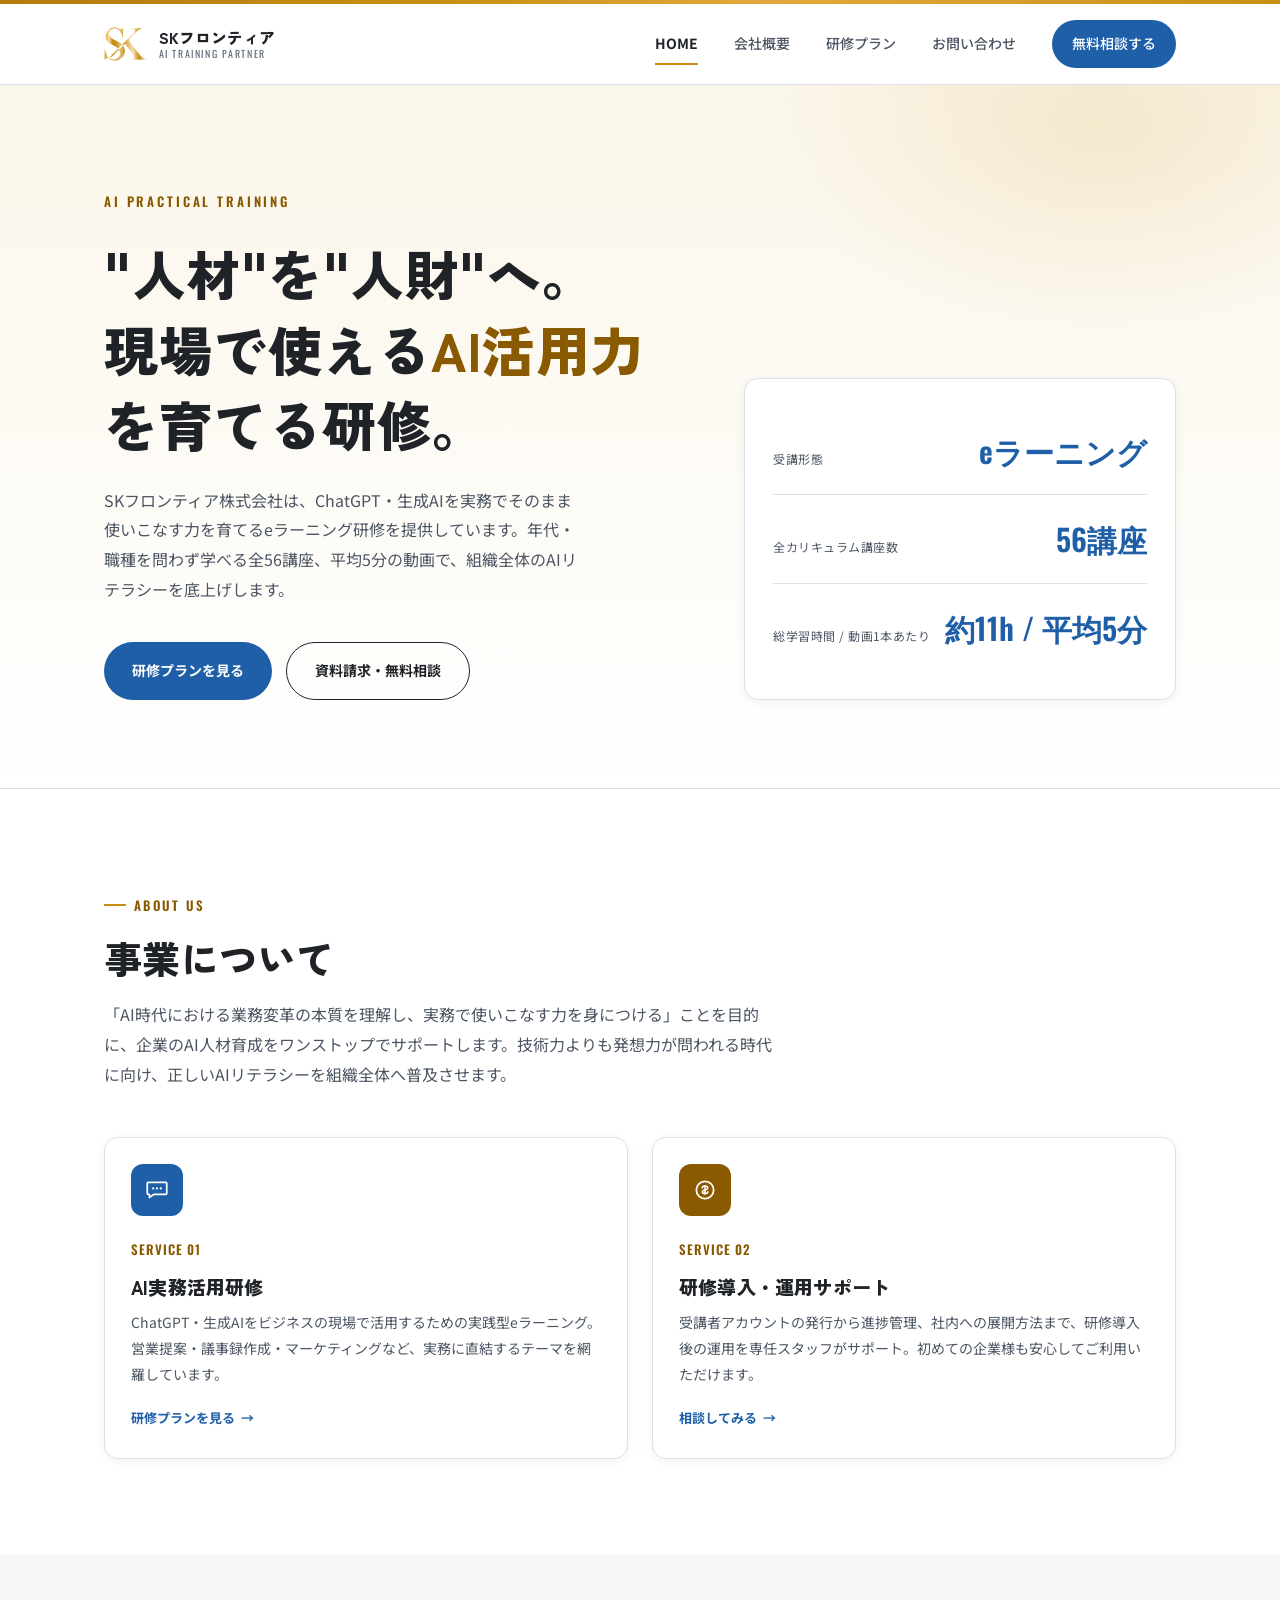
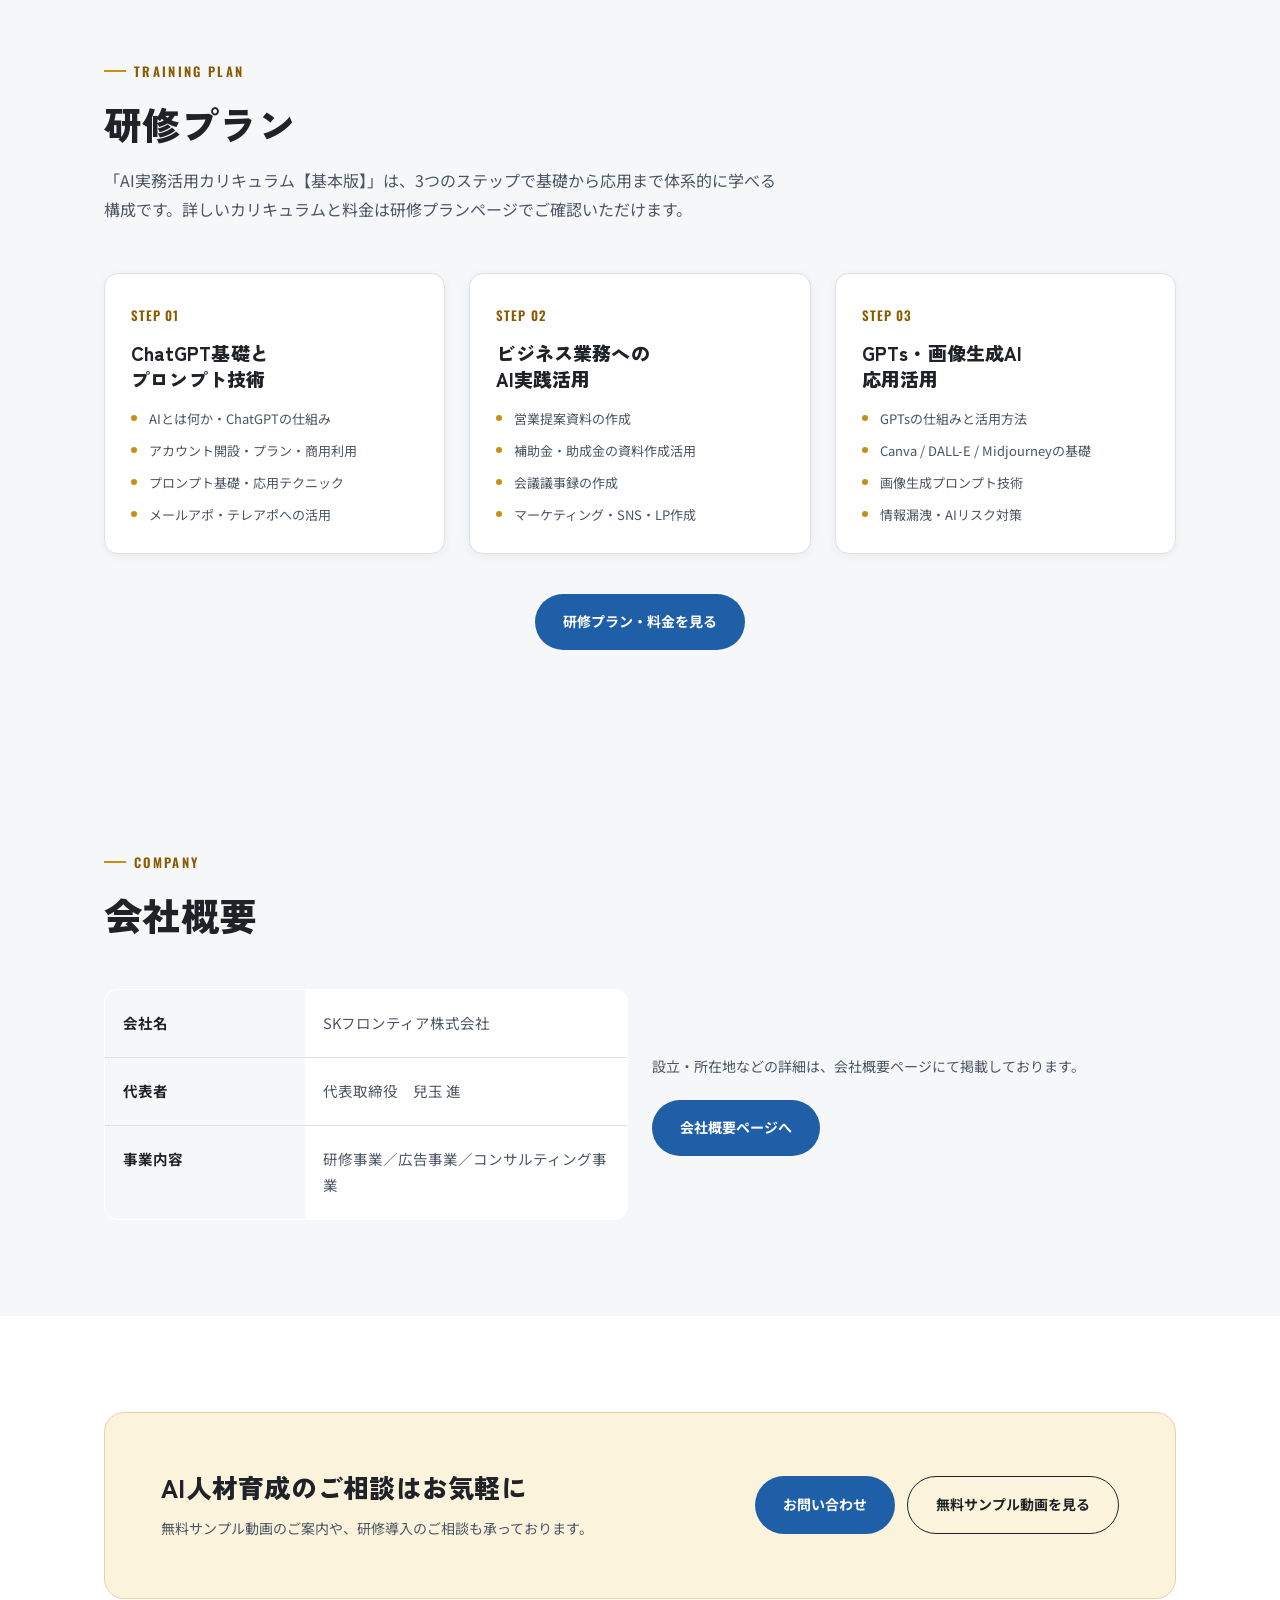
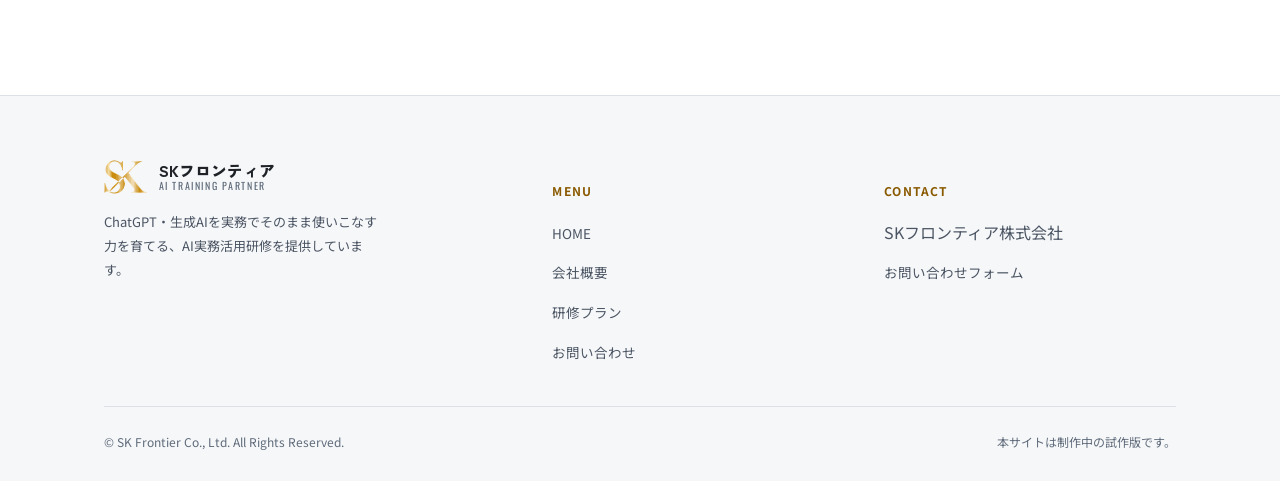
==== index.html @ d767f65b "Add files via upload" ====
<!DOCTYPE html>
<html lang="ja">
<head>
<meta charset="UTF-8">
<meta name="viewport" content="width=device-width, initial-scale=1.0">
<title>SKフロンティア株式会社 | AI実務活用研修で"人材"を"人財"へ</title>
<meta name="description" content="SKフロンティア株式会社は、ChatGPT・生成AIをビジネス現場で使いこなす力を育てるAI実務活用研修を提供しています。年代・職種を問わず学べる全56講座で、組織全体のAIリテラシーを底上げします。">
<link rel="stylesheet" href="style.css">
</head>
<body>
<div class="gold-bar"></div>

<header class="site-header">
  <div class="container">
    <a href="index.html" class="brand">
      <img src="logo-mark.png" alt="SK Frontier" class="brand-mark">
      <span class="brand-text"><strong>SKフロンティア</strong><span>AI TRAINING PARTNER</span></span>
    </a>
    <nav class="nav-links">
      <a href="index.html" class="is-active">HOME</a>
      <a href="company.html">会社概要</a>
      <a href="training.html">研修プラン</a>
      <a href="contact.html">お問い合わせ</a>
      <a href="contact.html" class="nav-cta">無料相談する</a>
    </nav>
    <button class="nav-toggle" aria-label="メニューを開く"><span></span><span></span><span></span></button>
  </div>
</header>

<section class="hero">
  <div class="container">
    <div class="hero-grid">
      <div>
        <span class="hero-eyebrow">AI Practical Training</span>
        <h1>"人材"を"人財"へ。<br>現場で使える<em>AI活用力</em>を育てる研修。</h1>
        <p class="hero-lead">SKフロンティア株式会社は、ChatGPT・生成AIを実務でそのまま使いこなす力を育てるeラーニング研修を提供しています。年代・職種を問わず学べる全56講座、平均5分の動画で、組織全体のAIリテラシーを底上げします。</p>
        <div class="hero-actions">
          <a href="training.html" class="btn btn-primary">研修プランを見る</a>
          <a href="contact.html" class="btn btn-ghost">資料請求・無料相談</a>
        </div>
      </div>
      <div class="hero-panel">
        <div class="stat-row">
          <span class="stat-label">受講形態</span>
          <span class="stat-num">eラーニング</span>
        </div>
        <div class="stat-row">
          <span class="stat-label">全カリキュラム講座数</span>
          <span class="stat-num">56講座</span>
        </div>
        <div class="stat-row">
          <span class="stat-label">総学習時間 / 動画1本あたり</span>
          <span class="stat-num">約11h / 平均5分</span>
        </div>
      </div>
    </div>
  </div>
</section>

<section class="section">
  <div class="container">
    <div class="section-head">
      <span class="eyebrow">About Us</span>
      <h2 style="margin-top:14px;">事業について</h2>
      <p>「AI時代における業務変革の本質を理解し、実務で使いこなす力を身につける」ことを目的に、企業のAI人材育成をワンストップでサポートします。技術力よりも発想力が問われる時代に向け、正しいAIリテラシーを組織全体へ普及させます。</p>
    </div>
    <div class="grid-2">
      <div class="card">
        <div class="card-body">
          <div class="card-icon">
            <svg viewBox="0 0 24 24" fill="none" xmlns="http://www.w3.org/2000/svg">
              <path d="M4 5h16a1 1 0 0 1 1 1v9a1 1 0 0 1-1 1H9l-4 3v-3H4a1 1 0 0 1-1-1V6a1 1 0 0 1 1-1Z" stroke="#fff" stroke-width="1.6" stroke-linejoin="round"/>
              <circle cx="8.5" cy="10.5" r="1" fill="#fff"/>
              <circle cx="12" cy="10.5" r="1" fill="#fff"/>
              <circle cx="15.5" cy="10.5" r="1" fill="#fff"/>
            </svg>
          </div>
          <span class="card-num">SERVICE 01</span>
          <h3>AI実務活用研修</h3>
          <p>ChatGPT・生成AIをビジネスの現場で活用するための実践型eラーニング。営業提案・議事録作成・マーケティングなど、実務に直結するテーマを網羅しています。</p>
          <a href="training.html" class="card-link">研修プランを見る</a>
        </div>
      </div>
      <div class="card">
        <div class="card-body">
          <div class="card-icon card-icon--gold">
            <svg viewBox="0 0 24 24" fill="none" xmlns="http://www.w3.org/2000/svg">
              <circle cx="12" cy="12" r="8" stroke="#fff" stroke-width="1.6"/>
              <path d="M12 8v8M9.5 10.2c0-1 1-1.8 2.5-1.8s2.5.7 2.5 1.7c0 2.3-5 1.3-5 3.6 0 1 1.1 1.7 2.5 1.7s2.5-.7 2.5-1.7" stroke="#fff" stroke-width="1.4" stroke-linecap="round"/>
            </svg>
          </div>
          <span class="card-num">SERVICE 02</span>
          <h3>研修導入・運用サポート</h3>
          <p>受講者アカウントの発行から進捗管理、社内への展開方法まで、研修導入後の運用を専任スタッフがサポート。初めての企業様も安心してご利用いただけます。</p>
          <a href="contact.html" class="card-link">相談してみる</a>
        </div>
      </div>
    </div>
  </div>
</section>

<section class="section section--blue">
  <div class="container">
    <div class="section-head">
      <span class="eyebrow">Training Plan</span>
      <h2 style="margin-top:14px;">研修プラン</h2>
      <p>「AI実務活用カリキュラム【基本版】」は、3つのステップで基礎から応用まで体系的に学べる構成です。詳しいカリキュラムと料金は研修プランページでご確認いただけます。</p>
    </div>
    <div class="grid-3">
      <div class="card">
        <div class="card-body">
          <span class="card-num">STEP 01</span>
          <h3>ChatGPT基礎と<br>プロンプト技術</h3>
          <ul>
            <li>AIとは何か・ChatGPTの仕組み</li>
            <li>アカウント開設・プラン・商用利用</li>
            <li>プロンプト基礎・応用テクニック</li>
            <li>メールアポ・テレアポへの活用</li>
          </ul>
        </div>
      </div>
      <div class="card">
        <div class="card-body">
          <span class="card-num">STEP 02</span>
          <h3>ビジネス業務への<br>AI実践活用</h3>
          <ul>
            <li>営業提案資料の作成</li>
            <li>補助金・助成金の資料作成活用</li>
            <li>会議議事録の作成</li>
            <li>マーケティング・SNS・LP作成</li>
          </ul>
        </div>
      </div>
      <div class="card">
        <div class="card-body">
          <span class="card-num">STEP 03</span>
          <h3>GPTs・画像生成AI<br>応用活用</h3>
          <ul>
            <li>GPTsの仕組みと活用方法</li>
            <li>Canva / DALL-E / Midjourneyの基礎</li>
            <li>画像生成プロンプト技術</li>
            <li>情報漏洩・AIリスク対策</li>
          </ul>
        </div>
      </div>
    </div>
    <div style="text-align:center;margin-top:40px;">
      <a href="training.html" class="btn btn-dark">研修プラン・料金を見る</a>
    </div>
  </div>
</section>


<section class="section section--blue">
  <div class="container">
    <div class="section-head">
      <span class="eyebrow">Company</span>
      <h2 style="margin-top:14px;">会社概要</h2>
    </div>
    <div class="grid-2" style="align-items:center;">
      <table class="profile-table" style="background:var(--white);border-radius:var(--radius);overflow:hidden;border:1px solid var(--line);">
        <tr><th>会社名</th><td>SKフロンティア株式会社</td></tr>
        <tr><th>代表者</th><td>代表取締役　兒玉 進</td></tr>
        <tr><th>事業内容</th><td>研修事業／広告事業／コンサルティング事業</td></tr>
      </table>
      <div>
        <p style="color:var(--ink-600);font-size:14px;">設立・所在地などの詳細は、会社概要ページにて掲載しております。</p>
        <a href="company.html" class="btn btn-dark" style="margin-top:20px;">会社概要ページへ</a>
      </div>
    </div>
  </div>
</section>

<section class="section">
  <div class="container">
    <div class="cta-band">
      <div>
        <h3>AI人材育成のご相談はお気軽に</h3>
        <p>無料サンプル動画のご案内や、研修導入のご相談も承っております。</p>
      </div>
      <div style="display:flex;gap:12px;flex-wrap:wrap;">
        <a href="contact.html" class="btn btn-primary">お問い合わせ</a>
        <a href="https://reskilling.share-wis.com/snack_courses/ai-course-sample" class="btn btn-ghost" target="_blank" rel="noopener">無料サンプル動画を見る</a>
      </div>
    </div>
  </div>
</section>

<footer class="site-footer">
  <div class="container">
    <div class="footer-grid">
      <div class="footer-brand">
        <a href="index.html" class="brand">
          <img src="logo-mark.png" alt="SK Frontier" class="brand-mark">
          <span class="brand-text"><strong style="color:#fff;">SKフロンティア</strong><span>AI TRAINING PARTNER</span></span>
        </a>
        <p>ChatGPT・生成AIを実務でそのまま使いこなす力を育てる、AI実務活用研修を提供しています。</p>
      </div>
      <div class="footer-col">
        <h5>MENU</h5>
        <ul>
          <li><a href="index.html">HOME</a></li>
          <li><a href="company.html">会社概要</a></li>
          <li><a href="training.html">研修プラン</a></li>
          <li><a href="contact.html">お問い合わせ</a></li>
        </ul>
      </div>
      <div class="footer-col">
        <h5>CONTACT</h5>
        <ul>
          <li>SKフロンティア株式会社</li>
          <li><a href="contact.html">お問い合わせフォーム</a></li>
        </ul>
      </div>
    </div>
    <div class="footer-bottom">
      <span>© SK Frontier Co., Ltd. All Rights Reserved.</span>
      <span>本サイトは制作中の試作版です。</span>
    </div>
  </div>
</footer>

<script src="main.js"></script>
</body>
</html>
---- style.css ----
@import url('https://fonts.googleapis.com/css2?family=Zen+Kaku+Gothic+New:wght@400;500;700;900&family=Noto+Sans+JP:wght@400;500;700&family=Oswald:wght@400;500;600;700&display=swap');

:root{
  /* Navy - primary ink / dark sections (from SK Frontier deck) */
  --navy-900:#1F2328;
  --navy-800:#2B323B;
  --navy-700:#3A424D;
  --navy-600:#4B5563;
  /* Gold - brand accent (from logo + slide bars) */
  --accent-500:#C98F14;
  --accent-400:#E0AA3E;
  --accent-100:#FBEFD8;
  /* Red - emphasis text / underline */
  --red-500:#C62828;
  /* Coral - simulation stat boxes */
  --coral-500:#D9636A;
  --coral-100:#FBEBEC;
  /* Blue - arrows / secondary banners */
  --blue-600:#195699;
  --blue-50:#EEF3FC;
  --blue-100:#DCE7F8;
  --blue-200:#C4D8F5;
  /* Sky / Yellow - callout boxes */
  --sky-100:#E4F9FC;
  --yellow-200:#F8EB7B;
  /* Purple - process arrow block */
  --purple-500:#5E5DA9;
  --ink-900:#1F2328;
  --ink-600:#4B5563;
  --ink-400:#5F6B7A;
  --paper:#FFFFFF;
  --white:#FFFFFF;
  --line:#DDE1E7;
  --radius:14px;
  --shadow-soft:0 8px 24px rgba(31,35,40,0.08);
  --shadow-card:0 2px 10px rgba(31,35,40,0.06);
}

*{box-sizing:border-box;}
html{scroll-behavior:smooth;}
body{
  margin:0;
  font-family:"Noto Sans JP","Zen Kaku Gothic New",sans-serif;
  color:var(--ink-900);
  background:var(--paper);
  line-height:1.85;
  -webkit-font-smoothing:antialiased;
}
h1,h2,h3,h4{
  font-family:"Zen Kaku Gothic New",sans-serif;
  font-weight:900;
  line-height:1.4;
  margin:0;
  letter-spacing:.01em;
}
p{margin:0;}
a{color:inherit;text-decoration:none;}
img{max-width:100%;display:block;}
ul{margin:0;padding:0;list-style:none;}
.container{
  width:100%;
  max-width:1120px;
  margin:0 auto;
  padding:0 24px;
}
.eyebrow{
  display:inline-flex;
  align-items:center;
  gap:8px;
  font-family:"Oswald",sans-serif;
  font-size:13px;
  font-weight:600;
  letter-spacing:.18em;
  text-transform:uppercase;
  color:var(--accent-500);
}
.eyebrow::before{
  content:"";
  width:22px;
  height:2px;
  background:var(--accent-500);
  display:inline-block;
}
.section{padding:96px 0;}
.section--tight{padding:72px 0;}
.section--navy{background:var(--navy-900);color:var(--white);}
.section--blue{background:linear-gradient(180deg,var(--blue-50) 0%, var(--white) 100%);}
.section-head{max-width:680px;margin:0 0 48px;}
.section-head h2{font-size:clamp(26px,3.4vw,38px);}
.section-head p{margin-top:16px;color:var(--ink-600);font-size:16px;}
.section--navy .section-head p{color:#B9C4DC;}

/* Gold framing bar (echoes the deck's title-slide framing) */
.gold-bar{
  height:8px;
  background:linear-gradient(90deg,#B8790E 0%, var(--accent-500) 35%, var(--accent-400) 60%, var(--accent-500) 100%);
}

/* Header */
.site-header{
  position:sticky;top:0;z-index:50;
  background:rgba(250,251,253,.94);
  backdrop-filter:blur(8px);
  border-bottom:1px solid var(--line);
}
.site-header .container{
  display:flex;align-items:center;justify-content:space-between;
  height:80px;
}
.brand{display:flex;align-items:center;gap:12px;font-family:"Oswald",sans-serif;}
.brand .brand-mark{
  height:34px;width:auto;display:block;
}
.brand-text{display:flex;flex-direction:column;line-height:1.2;}
.brand-text strong{font-family:"Zen Kaku Gothic New",sans-serif;font-weight:900;font-size:16px;color:var(--navy-900);}
.brand-text span{font-size:10px;letter-spacing:.16em;color:var(--ink-400);}

.nav-links{display:flex;align-items:center;gap:36px;}
.nav-links a{
  font-size:14px;font-weight:500;color:var(--ink-600);
  position:relative;padding:4px 0;
}
.nav-links a:hover{color:var(--navy-900);}
.nav-links a.is-active{color:var(--navy-900);font-weight:700;}
.nav-links a.is-active::after{
  content:"";position:absolute;left:0;right:0;bottom:-4px;height:2px;background:var(--accent-500);
}
.nav-cta{
  display:inline-flex;align-items:center;gap:8px;
  background:var(--navy-900);color:var(--white)!important;
  padding:11px 20px;border-radius:999px;
  font-size:13px;font-weight:700;
  transition:background .2s ease;
}
.nav-cta:hover{background:var(--accent-500);}
.nav-toggle{display:none;}

/* Hero */
.hero{
  position:relative;
  background:var(--navy-900);
  color:var(--white);
  overflow:hidden;
  padding:120px 0 100px;
}
.hero::before{
  content:"";position:absolute;inset:0;
  background:
    radial-gradient(600px 400px at 82% 8%, rgba(201,143,20,.35), transparent 60%),
    radial-gradient(500px 500px at 8% 100%, rgba(46,62,140,.55), transparent 65%);
  pointer-events:none;
}
.hero .container{position:relative;}
.hero-grid{display:grid;grid-template-columns:1.15fr .85fr;gap:56px;align-items:end;}
.hero-eyebrow{
  font-family:"Oswald",sans-serif;font-size:13px;font-weight:600;
  letter-spacing:.22em;text-transform:uppercase;color:var(--accent-400);
  margin-bottom:22px;display:block;
}
.hero h1{
  font-size:clamp(34px,4.6vw,54px);
  color:var(--white);
}
.hero h1 em{
  font-style:normal;color:var(--accent-400);
}
.hero-lead{
  margin-top:24px;font-size:16px;color:#C4CEE2;max-width:480px;
}
.hero-actions{display:flex;gap:14px;margin-top:38px;flex-wrap:wrap;}
.btn{
  display:inline-flex;align-items:center;gap:10px;
  padding:15px 28px;border-radius:999px;
  font-size:14px;font-weight:700;
  transition:transform .18s ease, box-shadow .18s ease, background .18s ease;
}
.btn-primary{background:var(--accent-500);color:var(--white);}
.btn-primary:hover{background:var(--accent-400);transform:translateY(-2px);box-shadow:0 10px 24px rgba(232,121,44,.35);}
.btn-ghost{border:1px solid rgba(255,255,255,.35);color:var(--white);}
.btn-ghost:hover{background:rgba(255,255,255,.08);}
.btn-dark{background:var(--navy-900);color:var(--white);}
.btn-dark:hover{background:var(--navy-700);}

.hero-panel{
  background:rgba(255,255,255,.06);
  border:1px solid rgba(255,255,255,.14);
  border-radius:var(--radius);
  padding:28px;
  backdrop-filter:blur(4px);
}
.hero-panel .stat-row{
  display:flex;justify-content:space-between;align-items:baseline;
  padding:16px 0;border-bottom:1px solid rgba(255,255,255,.12);
}
.hero-panel .stat-row:last-child{border-bottom:none;}
.hero-panel .stat-num{
  font-family:"Oswald",sans-serif;font-size:30px;font-weight:600;color:var(--accent-400);
}
.hero-panel .stat-label{font-size:12px;color:#AEB9D1;letter-spacing:.04em;}

/* Stat cards (signature element - subsidy simulator style) */
.stat-cards{
  display:grid;
  grid-template-columns:repeat(4,1fr);
  gap:18px;
}
.stat-card{
  background:linear-gradient(160deg,var(--blue-50) 0%, var(--blue-100) 100%);
  border:1px solid var(--blue-200);
  border-radius:var(--radius);
  padding:26px 20px;
  text-align:center;
  position:relative;
}
.stat-card::before{
  content:"";position:absolute;top:0;left:16px;right:16px;height:3px;
  background:var(--accent-500);border-radius:0 0 3px 3px;
}
.stat-card .stat-label{font-size:12px;color:var(--ink-600);font-weight:700;letter-spacing:.02em;}
.stat-card .stat-num{
  font-family:"Oswald",sans-serif;font-size:38px;font-weight:600;color:var(--navy-900);
  margin:10px 0 4px;
}
.stat-card .stat-num span{font-size:16px;font-weight:500;margin-left:2px;}
.stat-card .stat-sub{font-size:11px;color:var(--ink-400);}

/* Cards */
.grid-3{display:grid;grid-template-columns:repeat(3,1fr);gap:24px;}
.grid-2{display:grid;grid-template-columns:repeat(2,1fr);gap:24px;}
.card{
  background:var(--white);
  border:1px solid var(--line);
  border-radius:var(--radius);
  overflow:hidden;
  box-shadow:var(--shadow-card);
  transition:transform .2s ease, box-shadow .2s ease;
}
.card:hover{transform:translateY(-4px);box-shadow:var(--shadow-soft);}
.card-body{padding:26px;}
.card-num{
  font-family:"Oswald",sans-serif;color:var(--accent-500);font-size:13px;font-weight:600;letter-spacing:.08em;
}
.card h3{font-size:19px;margin-top:10px;color:var(--navy-900);}
.card p{font-size:14px;color:var(--ink-600);margin-top:10px;}
.card ul{margin-top:14px;display:flex;flex-direction:column;gap:8px;}
.card ul li{
  font-size:13px;color:var(--ink-600);padding-left:18px;position:relative;
}
.card ul li::before{
  content:"";position:absolute;left:0;top:8px;width:6px;height:6px;background:var(--accent-500);border-radius:50%;
}
.card-link{
  display:inline-flex;align-items:center;gap:6px;margin-top:18px;
  font-size:13px;font-weight:700;color:var(--navy-900);
}
.card-link::after{content:"→";transition:transform .18s ease;}
.card:hover .card-link::after{transform:translateX(4px);}
.card-icon{
  width:52px;height:52px;border-radius:12px;
  background:linear-gradient(135deg,var(--navy-800),var(--navy-900));
  display:flex;align-items:center;justify-content:center;
  box-shadow:0 6px 16px rgba(18,21,62,.25);
}
.card-icon svg{width:26px;height:26px;}
.card-icon--gold{background:linear-gradient(135deg,var(--accent-400),var(--accent-500));box-shadow:0 6px 16px rgba(201,143,20,.3);}
.card-body > .card-icon{margin-bottom:18px;}

/* Table (company profile) */
.profile-table{width:100%;border-collapse:collapse;}
.profile-table tr{border-bottom:1px solid var(--line);}
.profile-table th,.profile-table td{
  text-align:left;padding:20px 18px;vertical-align:top;font-size:14.5px;
}
.profile-table th{
  width:200px;color:var(--navy-900);font-weight:700;
  background:var(--blue-50);
}
.profile-table td{color:var(--ink-600);}

/* Timeline */
.timeline{display:grid;grid-template-columns:repeat(5,1fr);gap:0;position:relative;}
.timeline::before{
  content:"";position:absolute;top:22px;left:0;right:0;height:2px;background:var(--line);
}
.timeline-step{position:relative;padding-top:52px;text-align:center;}
.timeline-step .dot{
  position:absolute;top:8px;left:50%;transform:translateX(-50%);
  width:30px;height:30px;border-radius:50%;background:var(--navy-900);color:var(--white);
  display:flex;align-items:center;justify-content:center;font-family:"Oswald",sans-serif;font-size:12px;font-weight:600;
}
.timeline-step .month{font-size:12px;color:var(--accent-500);font-weight:700;letter-spacing:.05em;}
.timeline-step h4{font-size:14.5px;margin-top:6px;color:var(--navy-900);}
.timeline-step p{font-size:12px;color:var(--ink-600);margin-top:8px;padding:0 8px;}

/* Course grid (accordion) */
.course-toggle{
  display:flex;align-items:center;justify-content:space-between;
  padding:20px 24px;background:var(--white);border:1px solid var(--line);border-radius:12px;
  cursor:pointer;font-weight:700;color:var(--navy-900);
}
.course-toggle .arrow{transition:transform .25s ease;color:var(--accent-500);}
.course-toggle.is-open .arrow{transform:rotate(180deg);}
.course-list{
  max-height:0;overflow:hidden;transition:max-height .3s ease;
  background:var(--blue-50);border-radius:0 0 12px 12px;
}
.course-list-inner{
  display:grid;grid-template-columns:repeat(4,1fr);gap:10px 18px;
  padding:24px;
}
.course-list-inner span{
  font-size:12.5px;color:var(--ink-600);padding-left:16px;position:relative;
}
.course-list-inner span::before{
  content:"▸";position:absolute;left:0;color:var(--accent-500);font-size:11px;
}

/* Simulation table */
.sim-table{
  width:100%;border-collapse:collapse;background:var(--white);
  border-radius:var(--radius);overflow:hidden;border:1px solid var(--line);
}
.sim-table th,.sim-table td{padding:18px;text-align:center;font-size:13.5px;}
.sim-table thead th{
  background:var(--navy-900);color:var(--white);font-weight:700;font-size:12.5px;letter-spacing:.03em;
}
.sim-table td{border-bottom:1px solid var(--line);color:var(--ink-600);}
.sim-table td strong{
  font-family:"Oswald",sans-serif;font-size:20px;color:var(--navy-900);font-weight:600;
}

/* Footer */
.site-footer{background:var(--navy-900);color:#B9C4DC;padding:64px 0 28px;}
.footer-grid{display:grid;grid-template-columns:1.4fr 1fr 1fr;gap:40px;padding-bottom:40px;border-bottom:1px solid rgba(255,255,255,.1);}
.footer-brand p{margin-top:16px;font-size:13px;color:#8E9BB8;max-width:280px;}
.footer-col h5{font-size:12px;letter-spacing:.1em;color:var(--accent-400);margin-bottom:16px;}
.footer-col ul{display:flex;flex-direction:column;gap:10px;}
.footer-col a{font-size:13.5px;color:#B9C4DC;}
.footer-col a:hover{color:var(--white);}
.footer-bottom{padding-top:24px;display:flex;justify-content:space-between;font-size:12px;color:#7C8AAB;flex-wrap:wrap;gap:10px;}

/* CTA band */
.cta-band{
  background:linear-gradient(120deg,var(--navy-900),var(--navy-700));
  border-radius:20px;padding:56px;
  display:flex;align-items:center;justify-content:space-between;flex-wrap:wrap;gap:24px;
  color:var(--white);
}
.cta-band h3{font-size:26px;}
.cta-band p{color:#C4CEE2;margin-top:10px;font-size:14px;}

/* Page hero (sub pages) */
.page-hero{
  background:var(--navy-900);color:var(--white);padding:80px 0 64px;position:relative;overflow:hidden;
}
.page-hero::before{
  content:"";position:absolute;inset:0;
  background:radial-gradient(500px 300px at 88% 0%, rgba(201,143,20,.3), transparent 60%);
}
.page-hero .container{position:relative;}
.breadcrumb{font-size:12px;color:#9FACC9;margin-bottom:18px;letter-spacing:.03em;}
.breadcrumb a{color:#C4CEE2;}
.page-hero h1{font-size:clamp(28px,4vw,42px);}
.page-hero p{margin-top:16px;color:#C4CEE2;max-width:560px;font-size:15px;}

.feature-row{display:grid;grid-template-columns:repeat(3,1fr);gap:24px;}
.feature-item{text-align:left;}
.feature-item .num{
  font-family:"Oswald",sans-serif;font-size:34px;color:var(--blue-200);font-weight:600;
}
.feature-item h4{font-size:17px;margin-top:8px;color:var(--navy-900);}
.feature-item p{font-size:13.5px;color:var(--ink-600);margin-top:10px;}

.notice-box{
  background:var(--accent-100);border:1px solid #F5CBA0;border-radius:12px;padding:22px 24px;
  font-size:13px;color:#8A4A17;line-height:1.8;
}

/* Arrow banner (blue chevron label, echoes "事業展開等リスキリング支援コース") */
.arrow-banner{
  background:var(--blue-600);color:var(--white);
  padding:20px 44px 20px 24px;
  clip-path:polygon(0 0,calc(100% - 26px) 0,100% 50%,calc(100% - 26px) 100%,0 100%);
  font-size:13px;line-height:1.7;
}
.arrow-banner .tag{
  display:inline-block;font-size:11px;font-weight:700;letter-spacing:.04em;
  background:rgba(255,255,255,.18);padding:3px 10px;border-radius:999px;margin-bottom:8px;
}
.arrow-banner strong{display:block;font-size:17px;font-weight:900;font-family:"Zen Kaku Gothic New",sans-serif;}

/* Callout boxes (yellow / sky, echoes deck's point boxes) */
.callout{border-radius:12px;padding:20px 22px;font-size:13px;color:var(--ink-900);line-height:1.8;}
.callout h4{font-size:13.5px;font-weight:700;margin-bottom:10px;color:var(--ink-900);}
.callout--yellow{background:var(--yellow-200);}
.callout--sky{background:var(--sky-100);}
.callout ul li{padding-left:16px;position:relative;margin-bottom:4px;}
.callout ul li::before{content:"・";position:absolute;left:0;}
.callout li.hl{color:var(--red-500);font-weight:700;}

/* Subsidy category box */
.subsidy-box{
  background:var(--white);border:1px solid var(--line);border-radius:var(--radius);
  padding:24px 26px;box-shadow:var(--shadow-card);
}
.subsidy-box .label{font-size:12.5px;color:var(--ink-600);}
.subsidy-box .value{font-family:"Oswald",sans-serif;font-size:26px;color:var(--navy-900);margin:6px 0;font-weight:600;}
.subsidy-box .note{font-size:12px;color:var(--red-500);font-weight:700;}

/* Cost simulation flow (red boxes + operators + blue arrow + gold result, echoes deck exactly) */
.sim-flow{display:flex;align-items:center;gap:14px;flex-wrap:nowrap;}
.sim-box{
  flex:1;background:var(--coral-500);color:var(--white);border-radius:12px;
  padding:22px 16px;text-align:center;
}
.sim-box .sim-top{font-size:12px;font-weight:500;margin-bottom:20px;}
.sim-box .sim-figure{font-family:"Oswald",sans-serif;font-size:30px;font-weight:600;}
.sim-box .sim-figure sup{font-size:14px;margin-left:2px;}
.sim-box .sim-bottom{font-size:11px;margin-top:6px;opacity:.9;}
.sim-op{font-family:"Oswald",sans-serif;font-size:28px;color:var(--ink-900);flex:0 0 auto;}
.sim-caption{text-align:center;font-family:"Oswald",sans-serif;font-size:15px;color:var(--ink-900);margin-bottom:8px;}
.sim-arrow-down{
  width:0;height:0;margin:18px auto;
  border-left:16px solid transparent;border-right:16px solid transparent;border-top:20px solid var(--blue-600);
}
.sim-result{
  background:linear-gradient(135deg,var(--accent-400),var(--accent-500));color:var(--white);
  border-radius:14px;padding:26px;text-align:center;max-width:420px;margin:0 auto;
}
.sim-result .label{font-size:13px;font-weight:700;}
.sim-result .figure{font-family:"Oswald",sans-serif;font-size:42px;font-weight:600;margin-top:6px;}

/* Chevron timeline (echoes deck's gray arrow schedule) */
.chevron-line{display:flex;gap:6px;}
.chevron{
  flex:1;background:#EDEFF3;color:var(--ink-900);
  padding:16px 18px 16px 26px;position:relative;
  clip-path:polygon(0 0, calc(100% - 16px) 0, 100% 50%, calc(100% - 16px) 100%, 0 100%, 16px 50%);
}
.chevron:first-child{clip-path:polygon(0 0, calc(100% - 16px) 0, 100% 50%, calc(100% - 16px) 100%, 0 100%);}
.chevron.is-active{background:var(--navy-900);color:var(--white);}
.chevron .m{font-size:12.5px;font-weight:700;color:var(--red-500);}
.chevron.is-active .m{color:var(--accent-400);}
.chevron .t{font-size:13px;font-weight:700;margin-top:4px;}
.chevron .d{font-size:11px;color:var(--ink-600);margin-top:4px;line-height:1.5;}
.chevron.is-active .d{color:#B9C4DC;}

/* Price plan card (pure training fee, separate from subsidy) */
.price-plan{
  background:linear-gradient(135deg,var(--navy-900),var(--navy-700));
  color:var(--white);border-radius:20px;padding:40px 44px;
  display:flex;align-items:center;justify-content:space-between;gap:32px;flex-wrap:wrap;
}
.price-plan .pp-label{font-size:12.5px;letter-spacing:.1em;color:var(--accent-400);font-weight:700;}
.price-plan .pp-name{font-size:20px;font-weight:900;font-family:"Zen Kaku Gothic New",sans-serif;margin-top:8px;}
.price-plan .pp-figures{display:flex;gap:36px;flex-wrap:wrap;}
.price-plan .pp-figure .num{font-family:"Oswald",sans-serif;font-size:34px;font-weight:600;color:var(--white);}
.price-plan .pp-figure .num sup{font-size:14px;margin-left:2px;color:var(--accent-400);}
.price-plan .pp-figure .lbl{font-size:11.5px;color:#B9C4DC;margin-top:4px;}

@media (max-width:960px){
  .hero-grid,.grid-3,.grid-2,.footer-grid,.stat-cards,.feature-row{grid-template-columns:1fr;}
  .timeline{grid-template-columns:1fr;}
  .timeline::before{display:none;}
  .timeline-step{padding-top:0;padding-left:52px;text-align:left;margin-bottom:22px;}
  .timeline-step .dot{left:0;top:0;transform:none;}
  .course-list-inner{grid-template-columns:1fr 1fr;}
  .nav-links{
    position:fixed;top:76px;left:0;right:0;bottom:0;
    background:var(--white);
    flex-direction:column;align-items:flex-start;padding:32px 24px;gap:22px;
    transform:translateX(100%);transition:transform .25s ease;
  }
  .nav-links.is-open{transform:translateX(0);}
  .nav-toggle{
    display:block;background:none;border:none;width:32px;height:24px;position:relative;cursor:pointer;
  }
  .nav-toggle span{
    position:absolute;left:0;right:0;height:2px;background:var(--navy-900);transition:all .2s ease;
  }
  .nav-toggle span:nth-child(1){top:0;}
  .nav-toggle span:nth-child(2){top:11px;}
  .nav-toggle span:nth-child(3){top:22px;}
  .cta-band{padding:36px;}
}
@media (max-width:640px){
  .sim-table{font-size:11px;}
  .course-list-inner{grid-template-columns:1fr;}
  .section{padding:64px 0;}
}
@media (max-width:760px){
  .sim-flow{flex-direction:column;}
  .sim-op{transform:rotate(90deg);}
  .chevron-line{flex-direction:column;}
  .chevron,.chevron:first-child{clip-path:none;border-radius:10px;padding:14px 18px;}
  .price-plan{flex-direction:column;align-items:flex-start;padding:32px;}
  .price-plan .pp-figures{gap:24px;}
  .arrow-banner{clip-path:none;border-radius:10px;}
}

/* ===== Color system v3: light, low-glare, accessibility-first =====
   Follows the principles of the Digital Agency design system:
   text >= 4.5:1, non-text >= 3:1, neutral gray base, one primary colour.
   Gold from the logo is decoration only; gold text uses the darker --gold-text. */
:root{
  --bg-soft:#F6F7F9;
  --bg-warm:#FBF6EA;
  --bg-cta:#FBF3DC;
  --bg-pblue:#F1F6FC;
  --primary:#1F5FA8;
  --primary-dark:#174A85;
  --gold-text:#8A5A00;
  --gold-line:#E6D3A6;
}
body{background:var(--white);}
:focus-visible{outline:3px solid var(--primary);outline-offset:3px;border-radius:4px;}
.gold-bar{height:4px;}

/* header */
.site-header{background:rgba(255,255,255,.96);}
.nav-links a{color:var(--ink-600);}
.nav-links a:hover,.nav-links a.is-active{color:var(--ink-900);}
.nav-cta{background:var(--primary);}
.nav-cta:hover{background:var(--primary-dark);}
.brand-text span{color:var(--ink-400);}

/* labels and small gold text */
.eyebrow,.card-num,.hero-eyebrow,.footer-col h5,.timeline-step .month{color:var(--gold-text);}
.feature-item .num{color:#B07A00;}

/* buttons */
.btn-primary{background:var(--primary);color:var(--white);}
.btn-primary:hover{background:var(--primary-dark);box-shadow:0 8px 20px rgba(31,95,168,.25);}
.btn-dark{background:var(--primary);color:var(--white);}
.btn-dark:hover{background:var(--primary-dark);}
.btn-ghost{border:1px solid var(--ink-900);color:var(--ink-900);}
.btn-ghost:hover{background:rgba(31,35,40,.06);}
.card-link{color:var(--primary);}

/* hero: light warm-to-white, no dark block */
.hero{background:linear-gradient(180deg,var(--bg-warm) 0%,var(--white) 100%);color:var(--ink-900);padding:104px 0 88px;border-bottom:1px solid var(--line);}
.hero::before{background:radial-gradient(520px 340px at 86% 6%,rgba(201,143,20,.14),transparent 62%);}
.hero h1{color:var(--ink-900);}
.hero h1 em{color:var(--gold-text);}
.hero-lead{color:var(--ink-600);}
.hero-panel{background:var(--white);border:1px solid var(--line);box-shadow:var(--shadow-card);backdrop-filter:none;}
.hero-panel .stat-row{border-bottom:1px solid var(--line);}
.hero-panel .stat-num{color:var(--primary);}
.hero-panel .stat-label{color:var(--ink-600);}

/* sub-page header */
.page-hero{background:linear-gradient(180deg,var(--bg-warm) 0%,var(--white) 100%);color:var(--ink-900);border-bottom:1px solid var(--line);}
.page-hero::before{background:radial-gradient(500px 300px at 88% 0%,rgba(201,143,20,.12),transparent 60%);}
.page-hero h1{color:var(--ink-900);}
.page-hero p{color:var(--ink-600);}
.breadcrumb,.breadcrumb a{color:var(--ink-600);}

/* section grounds: white and soft gray, nothing heavy */
.section--blue{background:var(--bg-soft);}
.section-head p{color:var(--ink-600);}

/* cards, icons, stats */
.card{border-color:var(--line);box-shadow:var(--shadow-card);}
.card:hover{box-shadow:var(--shadow-soft);}
.card-icon{background:var(--primary);box-shadow:none;}
.card-icon--gold{background:var(--gold-text);box-shadow:none;}
.stat-card{background:var(--white);border:1px solid var(--line);}
.stat-card .stat-label{color:var(--ink-600);}
.stat-card .stat-num{color:var(--ink-900);}
.stat-card .stat-sub{color:var(--ink-400);}
.profile-table th{background:var(--bg-soft);}
.course-toggle{border-color:var(--line);}
.course-toggle .arrow{color:var(--gold-text);}
.course-list{background:var(--white);border:1px solid var(--line);border-top:none;}
.course-list-inner span{color:var(--ink-600);}

/* price: pale blue panel instead of a navy block */
.price-plan{background:var(--bg-pblue);border:1px solid #C9DAF0;color:var(--ink-900);}
.price-plan .pp-label{color:var(--primary);}
.price-plan .pp-name{color:var(--ink-900);}
.price-plan .pp-figure .num{color:var(--ink-900);}
.price-plan .pp-figure .num sup{color:var(--gold-text);}
.price-plan .pp-figure .lbl{color:var(--ink-600);}

/* call to action: pale gold band, blue button */
.cta-band{background:var(--bg-cta)!important;border:1px solid var(--gold-line);color:var(--ink-900);}
.cta-band h3{color:var(--ink-900);}
.cta-band p{color:var(--ink-600);}

/* footer: light gray instead of navy */
.site-footer{background:var(--bg-soft);color:var(--ink-600);border-top:1px solid var(--line);}
.site-footer .brand-text strong{color:var(--ink-900)!important;}
.footer-grid{border-bottom:1px solid var(--line);}
.footer-brand p{color:var(--ink-600);}
.footer-col a{color:var(--ink-600);text-decoration:underline;text-decoration-color:transparent;text-underline-offset:3px;}
.footer-col a:hover{color:var(--ink-900);text-decoration-color:currentColor;}
.footer-col li{color:var(--ink-600);}
.footer-bottom{color:var(--ink-400);}

/* mobile menu sits on white already; keep the toggle bars dark */
.nav-toggle span{background:var(--ink-900);}

/* mobile fixes
   backdrop-filter on the header made the fixed mobile menu position against the header
   (sideways scroll on phones), so it is removed; header is already near-opaque. */
.site-header{backdrop-filter:none;-webkit-backdrop-filter:none;}
@media (max-width:640px){
  .hero-panel .stat-row{flex-direction:column;align-items:flex-start;gap:4px;}
  .profile-table th{width:96px;padding:16px 12px;}
  .profile-table td{padding:16px 12px;}
}
.nav-links .nav-cta{padding:11px 20px;}
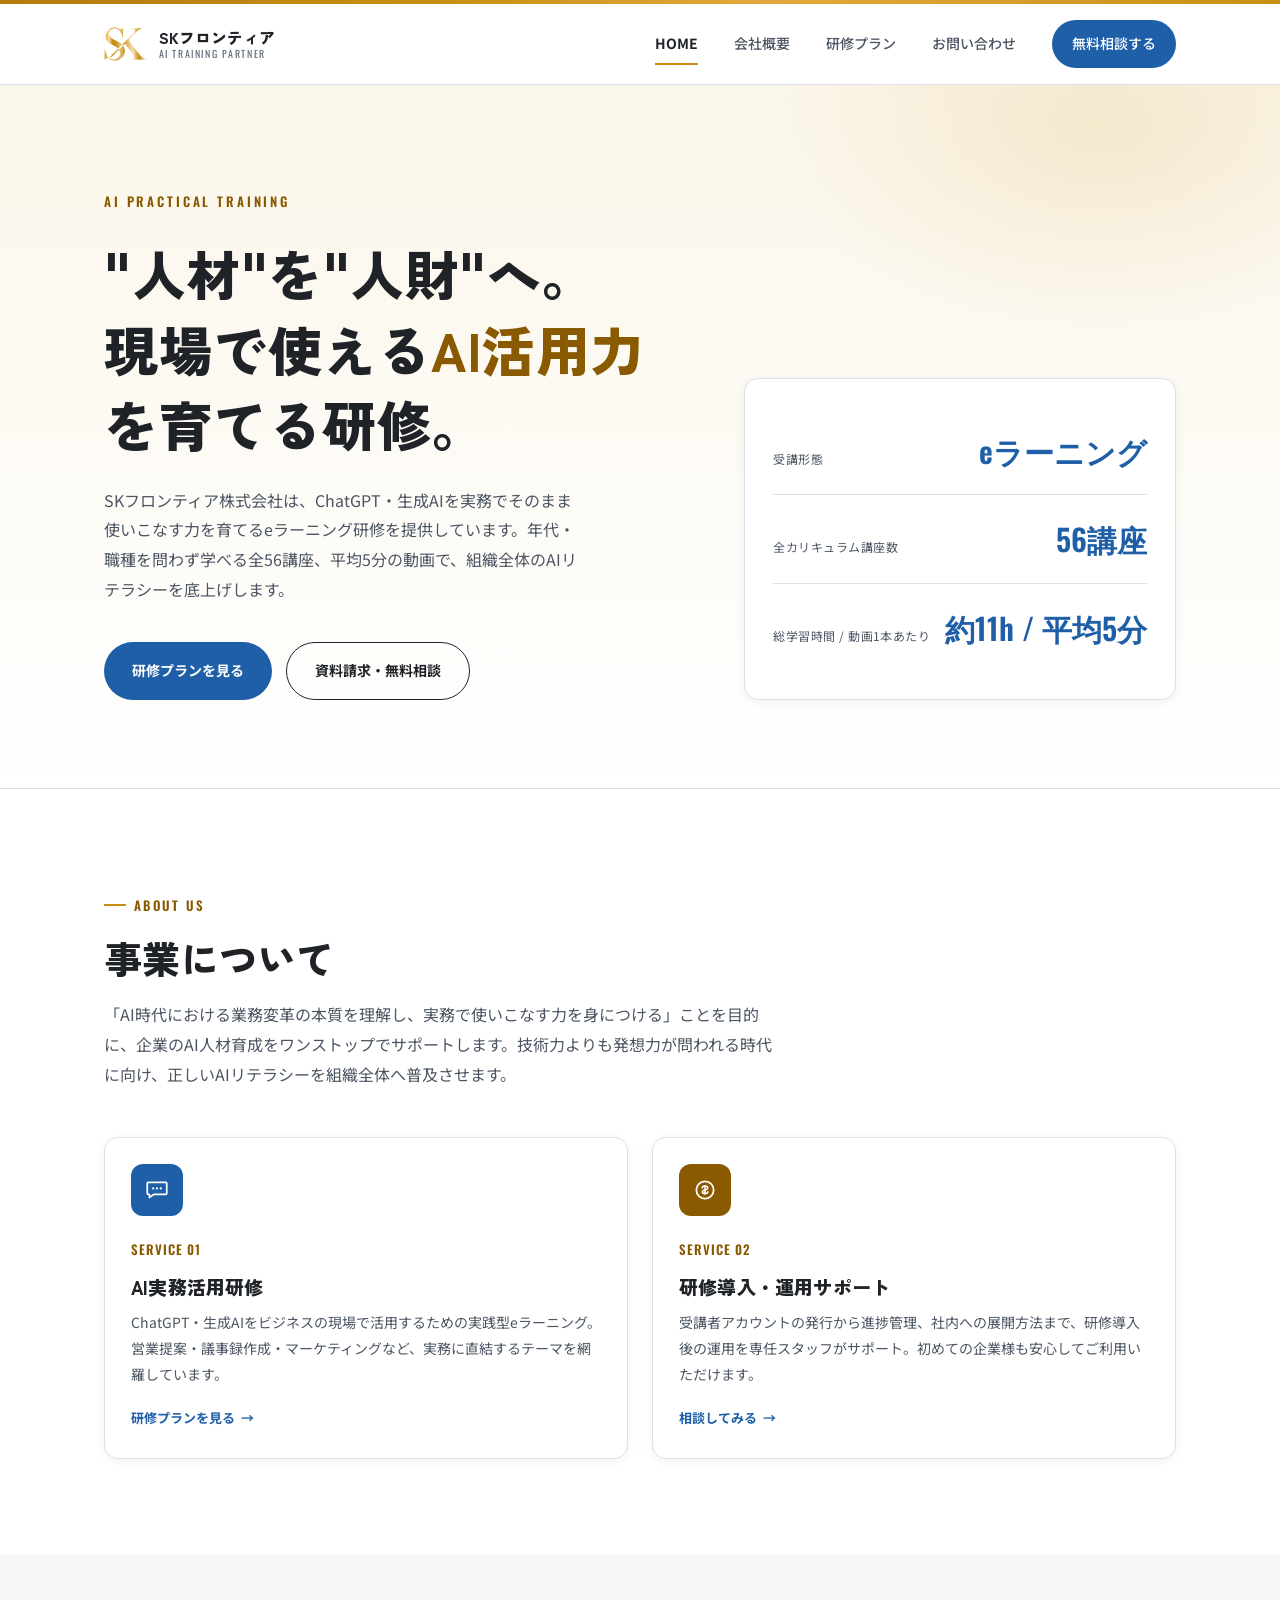
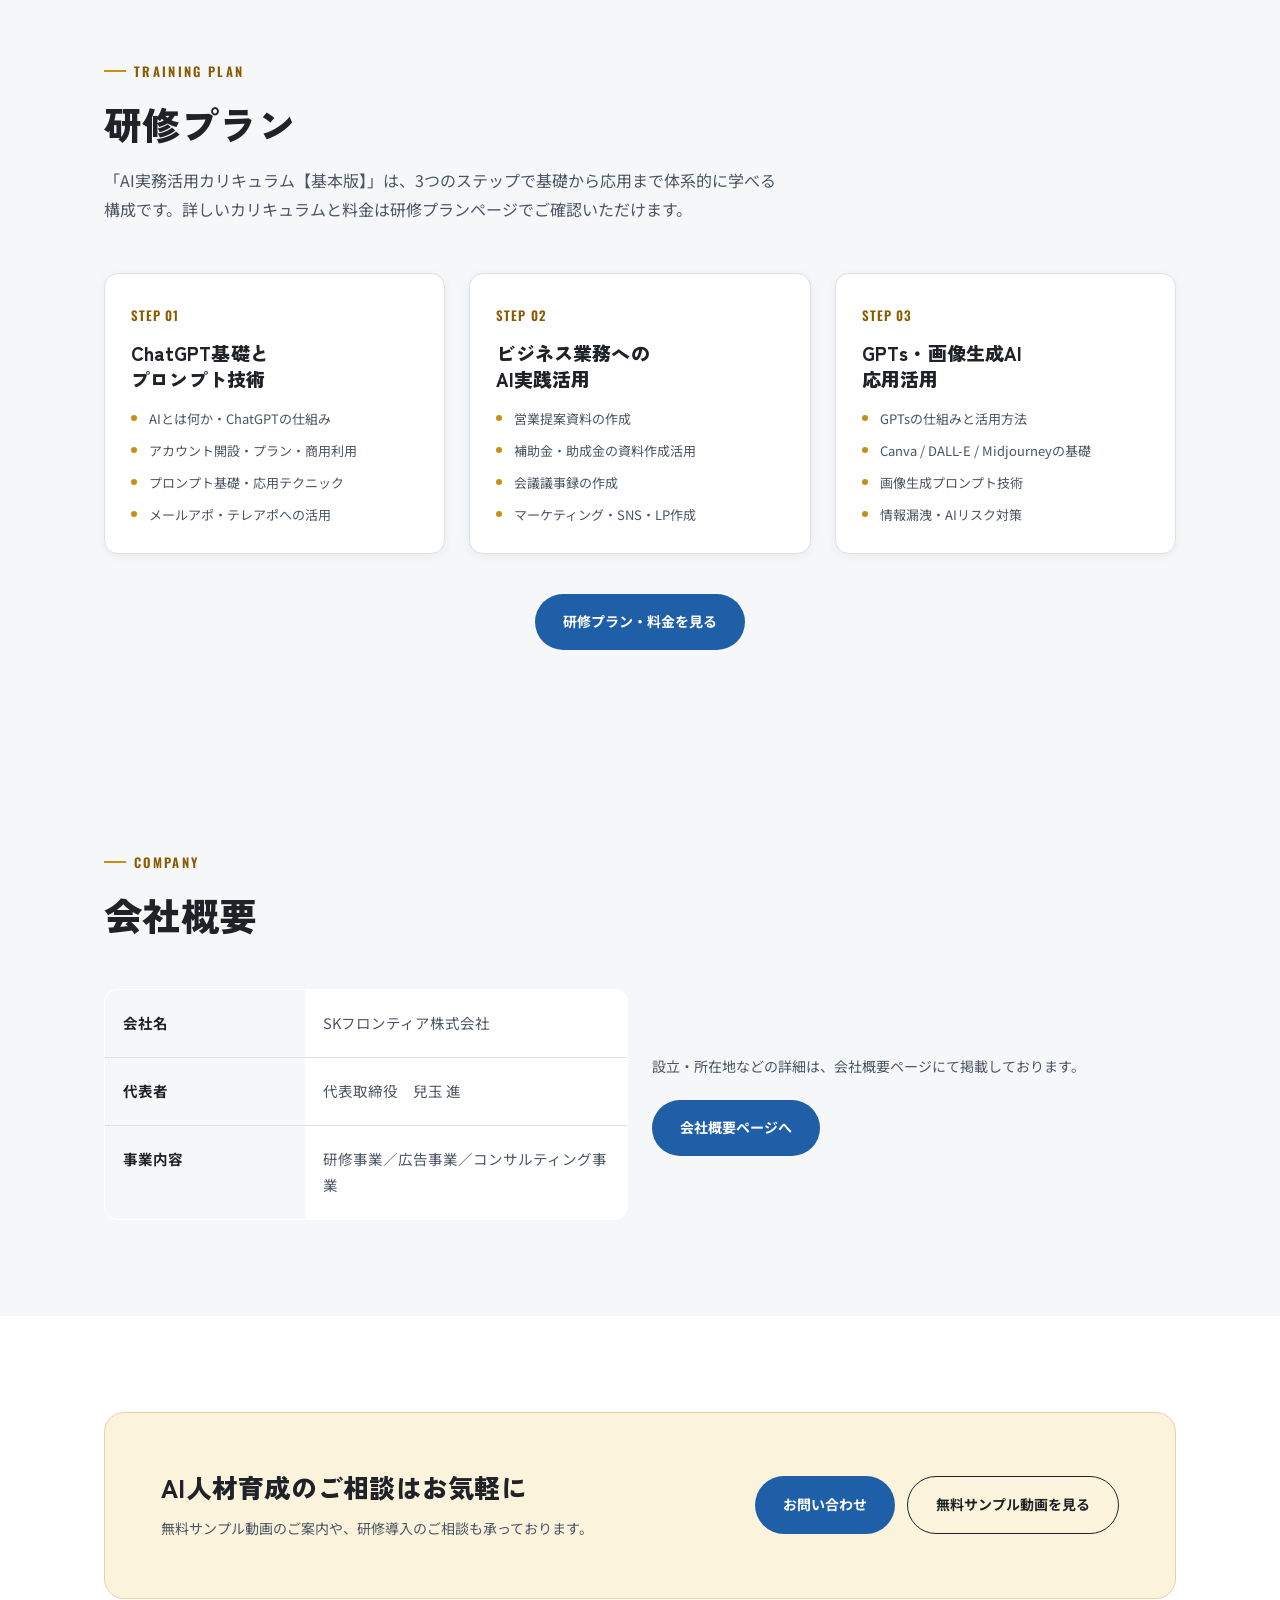
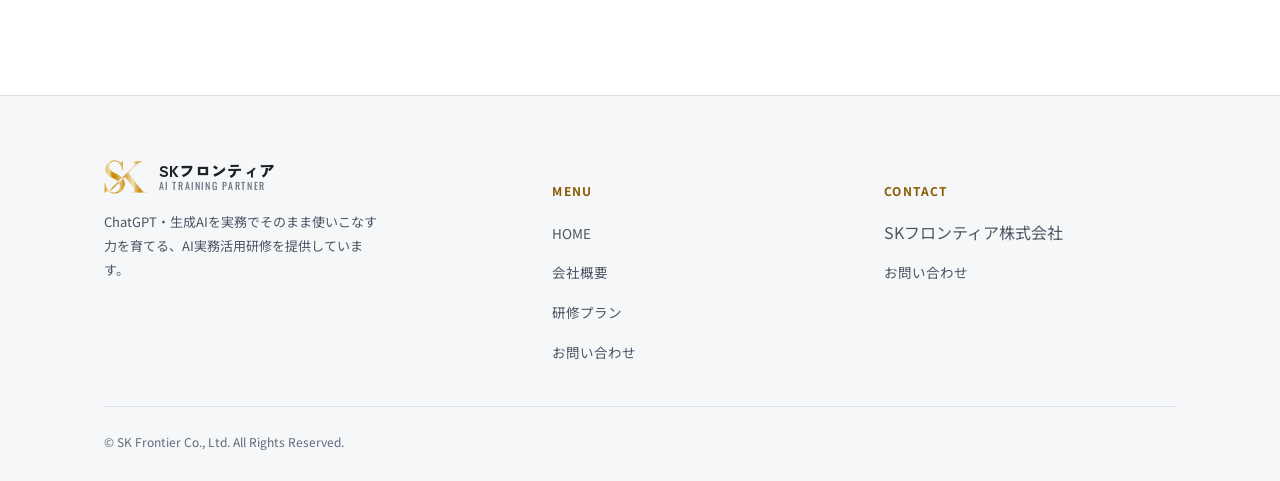
==== commit 2b4655ea: "Remove prototype notice and contact form" ====
--- a/index.html
+++ b/index.html
@@ -209,13 +209,12 @@
         <h5>CONTACT</h5>
         <ul>
           <li>SKフロンティア株式会社</li>
-          <li><a href="contact.html">お問い合わせフォーム</a></li>
+          <li><a href="contact.html">お問い合わせ</a></li>
         </ul>
       </div>
     </div>
     <div class="footer-bottom">
       <span>© SK Frontier Co., Ltd. All Rights Reserved.</span>
-      <span>本サイトは制作中の試作版です。</span>
     </div>
   </div>
 </footer>
